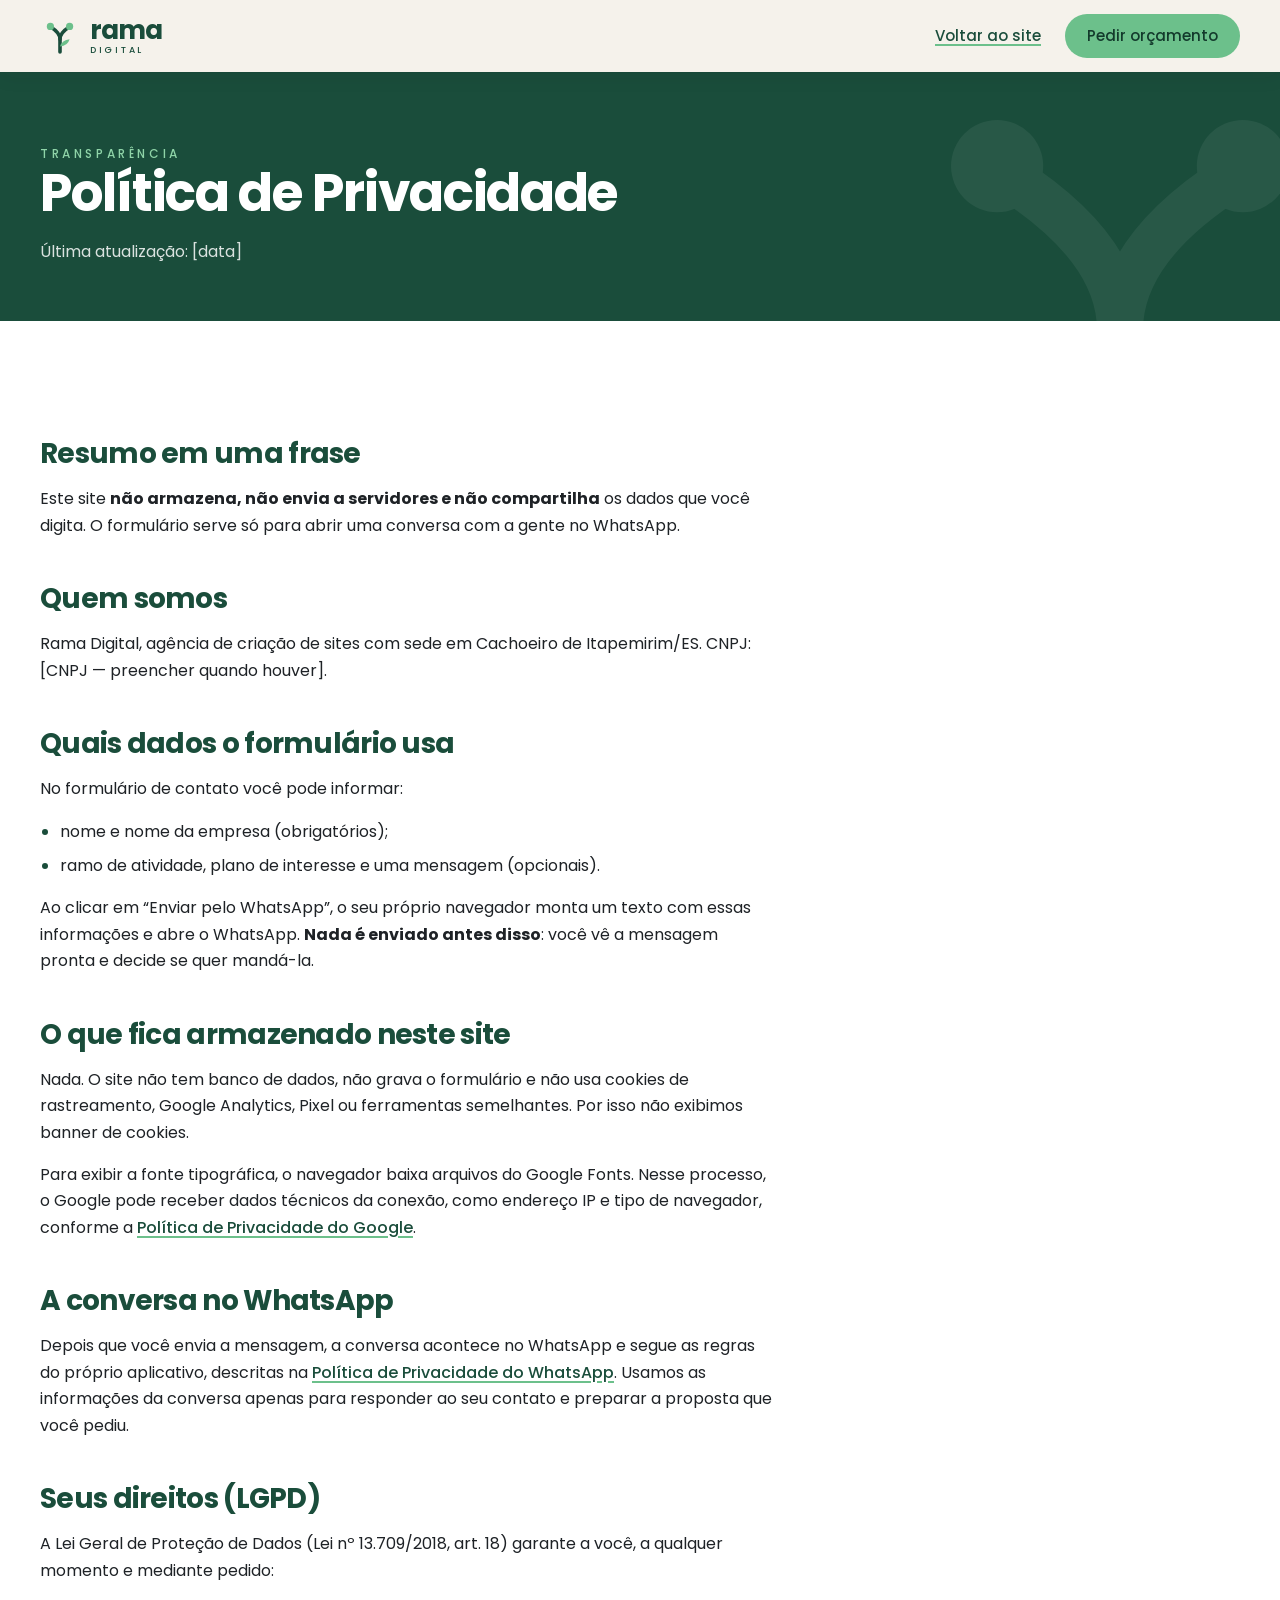
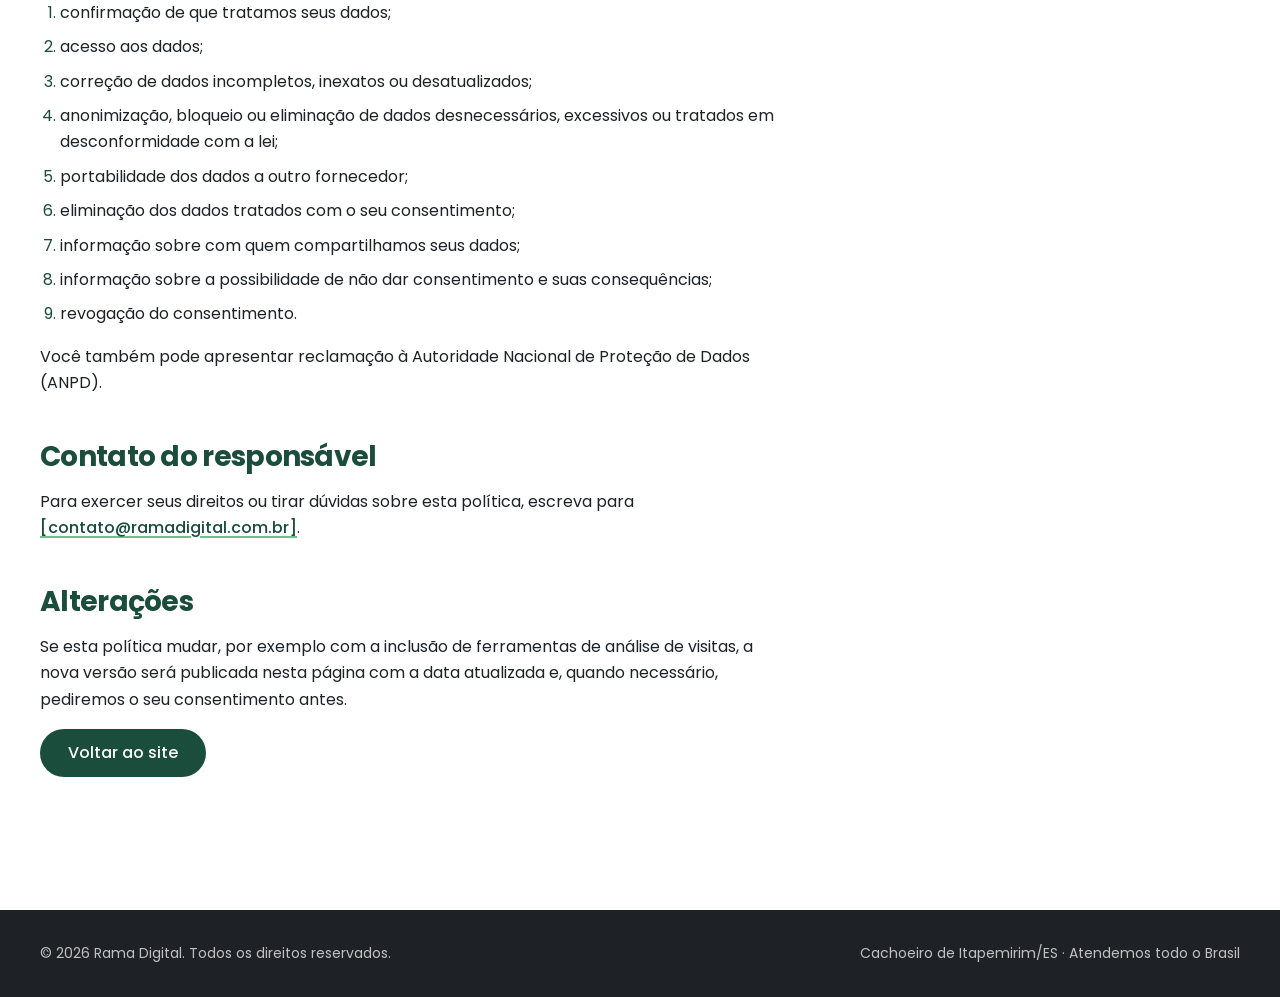
==== politica-de-privacidade.html @ 6930c7ea "Site institucional da Rama Digital HTML, CSS e JS puro: página principal, política de privacidade, 4" ====
<!doctype html>
<html lang="pt-BR">
<head>
  <meta charset="utf-8">
  <meta name="viewport" content="width=device-width, initial-scale=1">
  <title>Política de Privacidade | Rama Digital</title>
  <meta name="description" content="Como a Rama Digital trata os dados informados no site: nada é armazenado, o formulário apenas abre uma conversa no WhatsApp. Seus direitos pela LGPD.">
  <meta name="robots" content="index, follow">
  <meta name="theme-color" content="#1A4D3B">
  <link rel="canonical" href="https://ramadigital.com.br/politica-de-privacidade.html">
  <link rel="icon" href="img/favicon.svg" type="image/svg+xml">
  <link rel="preconnect" href="https://fonts.googleapis.com">
  <link rel="preconnect" href="https://fonts.gstatic.com" crossorigin>
  <link rel="stylesheet" href="https://fonts.googleapis.com/css2?family=Poppins:wght@400;500;700&amp;display=swap">
  <link rel="stylesheet" href="css/style.css">
  <script>document.documentElement.classList.add('js');</script>
  <script src="js/config.js" defer></script>
  <script src="js/main.js" defer></script>
</head>
<body>
  <a class="skip-link" href="#conteudo">Pular para o conteúdo</a>

  <svg class="sprite" aria-hidden="true" focusable="false">
    <symbol id="i-galho" viewBox="0 0 100 100">
      <g fill="none" stroke="currentColor" stroke-width="9" stroke-linecap="round">
        <path d="M50 90 L50 58 Q50 42 28 28"/>
        <path d="M50 58 Q50 42 72 28"/>
      </g>
      <g fill="currentColor">
        <circle cx="26" cy="26" r="9"/>
        <circle cx="74" cy="26" r="9"/>
        <path d="M50 76 Q55 60 74 58 Q69 75 50 76 Z"/>
      </g>
    </symbol>
  </svg>

  <header class="header is-solid" data-header data-header-fixo>
    <div class="container header__inner">
      <a class="logo" href="index.html" aria-label="Rama Digital — voltar ao início">
        <svg viewBox="0 0 100 100" aria-hidden="true" class="logo-icon">
          <g fill="none" stroke="currentColor" stroke-width="9" stroke-linecap="round">
            <path d="M50 90 L50 58 Q50 42 28 28"/>
            <path d="M50 58 Q50 42 72 28"/>
          </g>
          <circle cx="26" cy="26" r="9" fill="#6CC08B"/>
          <circle cx="74" cy="26" r="9" fill="#6CC08B"/>
          <path d="M50 76 Q55 60 74 58 Q69 75 50 76 Z" fill="#6CC08B"/>
        </svg>
        <span class="logo__text" aria-hidden="true">
          <span class="logo__nome">rama</span>
          <span class="logo__tag">Digital</span>
        </span>
      </a>
      <div class="header__acoes">
        <a class="link header__voltar" href="index.html">Voltar ao site</a>
        <a class="btn btn--primary btn--sm" href="https://wa.me/5528999119982" target="_blank" rel="noopener" data-whatsapp>Pedir orçamento</a>
      </div>
    </div>
  </header>

  <main id="conteudo" tabindex="-1">
    <section class="pagina-topo" aria-labelledby="titulo">
      <svg class="galho-bg" aria-hidden="true" focusable="false"><use href="#i-galho"/></svg>
      <div class="container">
        <p class="eyebrow">Transparência</p>
        <h1 id="titulo">Política de Privacidade</h1>
        <p>Última atualização: [data]</p>
      </div>
    </section>

    <section class="section section--branco" aria-label="Texto da política">
      <div class="container">
        <div class="texto-legal">
          <h2>Resumo em uma frase</h2>
          <p>Este site <strong>não armazena, não envia a servidores e não compartilha</strong> os dados que você digita. O formulário serve só para abrir uma conversa com a gente no WhatsApp.</p>

          <h2>Quem somos</h2>
          <p>Rama Digital, agência de criação de sites com sede em Cachoeiro de Itapemirim/ES. CNPJ: <span data-cfg="cnpj">[CNPJ — preencher quando houver]</span>.</p>

          <h2>Quais dados o formulário usa</h2>
          <p>No formulário de contato você pode informar:</p>
          <ul>
            <li>nome e nome da empresa (obrigatórios);</li>
            <li>ramo de atividade, plano de interesse e uma mensagem (opcionais).</li>
          </ul>
          <p>Ao clicar em “Enviar pelo WhatsApp”, o seu próprio navegador monta um texto com essas informações e abre o WhatsApp. <strong>Nada é enviado antes disso</strong>: você vê a mensagem pronta e decide se quer mandá-la.</p>

          <h2>O que fica armazenado neste site</h2>
          <p>Nada. O site não tem banco de dados, não grava o formulário e não usa cookies de rastreamento, Google Analytics, Pixel ou ferramentas semelhantes. Por isso não exibimos banner de cookies.</p>
          <p>Para exibir a fonte tipográfica, o navegador baixa arquivos do Google Fonts. Nesse processo, o Google pode receber dados técnicos da conexão, como endereço IP e tipo de navegador, conforme a <a class="link" href="https://policies.google.com/privacy?hl=pt-BR" target="_blank" rel="noopener">Política de Privacidade do Google</a>.</p>

          <h2>A conversa no WhatsApp</h2>
          <p>Depois que você envia a mensagem, a conversa acontece no WhatsApp e segue as regras do próprio aplicativo, descritas na <a class="link" href="https://www.whatsapp.com/legal/privacy-policy?lang=pt_BR" target="_blank" rel="noopener">Política de Privacidade do WhatsApp</a>. Usamos as informações da conversa apenas para responder ao seu contato e preparar a proposta que você pediu.</p>

          <h2>Seus direitos (LGPD)</h2>
          <p>A Lei Geral de Proteção de Dados (Lei nº 13.709/2018, art. 18) garante a você, a qualquer momento e mediante pedido:</p>
          <ol>
            <li>confirmação de que tratamos seus dados;</li>
            <li>acesso aos dados;</li>
            <li>correção de dados incompletos, inexatos ou desatualizados;</li>
            <li>anonimização, bloqueio ou eliminação de dados desnecessários, excessivos ou tratados em desconformidade com a lei;</li>
            <li>portabilidade dos dados a outro fornecedor;</li>
            <li>eliminação dos dados tratados com o seu consentimento;</li>
            <li>informação sobre com quem compartilhamos seus dados;</li>
            <li>informação sobre a possibilidade de não dar consentimento e suas consequências;</li>
            <li>revogação do consentimento.</li>
          </ol>
          <p>Você também pode apresentar reclamação à Autoridade Nacional de Proteção de Dados (ANPD).</p>

          <h2>Contato do responsável</h2>
          <p>Para exercer seus direitos ou tirar dúvidas sobre esta política, escreva para <a class="link" href="mailto:contato@ramadigital.com.br" data-cfg-href="email"><span data-cfg="email">[e-mail]</span></a>.</p>

          <h2>Alterações</h2>
          <p>Se esta política mudar, por exemplo com a inclusão de ferramentas de análise de visitas, a nova versão será publicada nesta página com a data atualizada e, quando necessário, pediremos o seu consentimento antes.</p>

          <p><a class="btn btn--dark" href="index.html">Voltar ao site</a></p>
        </div>
      </div>
    </section>
  </main>

  <footer class="footer footer--simples">
    <div class="container">
      <div class="footer__base">
        <p>© <span data-ano>2026</span> Rama Digital. Todos os direitos reservados.</p>
        <p>Cachoeiro de Itapemirim/ES · Atendemos todo o Brasil</p>
      </div>
    </div>
  </footer>
</body>
</html>
---- css/style.css ----
/* =========================================================
   Rama Digital — style.css
   Mobile-first. Pontos de quebra: 48rem (768px), 64rem (1024px).

   Sumário
   01. Tokens
   02. Reset e base
   03. Tipografia
   04. Layout e utilitários
   05. Botões
   06. Logotipo
   07. Header e menu
   08. Hero
   09. Seções e cartões
   10. Problema → solução
   11. Serviços
   12. Como funciona
   13. Portfólio
   14. Planos
   15. Sobre
   16. Dúvidas frequentes
   17. Contato e formulário
   18. Rodapé
   19. Botão flutuante do WhatsApp
   20. Revelação ao rolar
   21. Páginas internas (política, 404)
   22. Movimento reduzido
   ========================================================= */

/* ---------- 01. Tokens ---------- */
:root {
  /* Marca */
  --floresta: #1A4D3B;
  --folha: #6CC08B;
  --grafite: #1E2226;
  --areia: #F5F2EB;
  --branco: #FFFFFF;

  /* Derivados para garantir contraste WCAG AA */
  --floresta-profunda: #133A2C; /* texto sobre --folha (5,7:1) */
  --folha-clara: #8FD4A8;       /* texto pequeno sobre --floresta (5,6:1) */
  --folha-tinta: #E3F3E9;       /* fundo de ícones */
  --texto-suave: #50575E;       /* texto secundário em fundo claro (7:1) */
  --linha: #E4DFD3;
  --erro: #B42318;
  --whatsapp: #25D366;

  --fonte: 'Poppins', system-ui, -apple-system, 'Segoe UI', Roboto, Arial, sans-serif;

  --raio-sm: 0.625rem;
  --raio: 0.75rem;
  --raio-lg: 1rem;
  --raio-pilula: 999px;

  --sombra: 0 1px 2px rgba(30, 34, 38, 0.04), 0 4px 14px rgba(30, 34, 38, 0.04);
  --sombra-hover: 0 2px 4px rgba(30, 34, 38, 0.05), 0 12px 28px rgba(30, 34, 38, 0.08);

  --header-h: 4.5rem;
  --container: 75rem; /* 1200px */
  --gutter: 1rem;
  --gap: 1.25rem;
  --secao-y: clamp(4rem, 2.5rem + 6vw, 7.5rem);
  --transicao: 0.25s cubic-bezier(0.2, 0.7, 0.2, 1);
}

@media (min-width: 48rem) {
  :root {
    --gutter: 1.5rem;
    --gap: 1.5rem;
  }
}

/* ---------- 02. Reset e base ---------- */
*,
*::before,
*::after {
  box-sizing: border-box;
}

html {
  -webkit-text-size-adjust: 100%;
  text-size-adjust: 100%;
  scroll-behavior: smooth;
  scroll-padding-top: calc(var(--header-h) + 1rem);
}

body {
  margin: 0;
  min-width: 20rem;
  font-family: var(--fonte);
  font-size: 1rem;
  font-weight: 400;
  line-height: 1.65;
  color: var(--grafite);
  background: var(--areia);
  -webkit-font-smoothing: antialiased;
  -moz-osx-font-smoothing: grayscale;
}

body.menu-aberto {
  overflow: hidden;
}

img,
svg {
  display: block;
  max-width: 100%;
}

img {
  height: auto;
}

a {
  color: inherit;
}

button,
input,
select,
textarea {
  font: inherit;
  color: inherit;
}

[hidden] {
  display: none !important;
}

:focus-visible {
  outline: 3px solid var(--folha);
  outline-offset: 2px;
  box-shadow: 0 0 0 2px var(--grafite);
}

main:focus {
  outline: none;
}

.skip-link {
  position: absolute;
  top: -6rem;
  left: 1rem;
  z-index: 100;
  padding: 0.75rem 1.25rem;
  border-radius: var(--raio-pilula);
  background: var(--floresta);
  color: var(--branco);
  font-weight: 500;
  text-decoration: none;
}

.skip-link:focus {
  top: 1rem;
}

.sr-only {
  position: absolute;
  width: 1px;
  height: 1px;
  padding: 0;
  margin: -1px;
  overflow: hidden;
  clip: rect(0, 0, 0, 0);
  white-space: nowrap;
  border: 0;
}

.sprite {
  position: absolute;
  width: 0;
  height: 0;
  overflow: hidden;
}

/* ---------- 03. Tipografia ---------- */
h1,
h2,
h3 {
  margin: 0;
  font-weight: 700;
  line-height: 1.15;
  letter-spacing: -0.025em;
  color: var(--floresta);
  text-wrap: balance;
}

h2 {
  font-size: clamp(1.875rem, 1.3rem + 2.4vw, 2.875rem);
}

h3 {
  font-size: 1.1875rem;
  letter-spacing: -0.015em;
  line-height: 1.3;
}

p {
  margin: 0 0 1rem;
}

.eyebrow {
  display: block;
  margin: 0 0 1rem;
  font-size: 0.75rem;
  font-weight: 500;
  line-height: 1.6;
  letter-spacing: 0.3em;
  text-transform: uppercase;
  color: var(--floresta);
}

.lead {
  font-size: clamp(1.0625rem, 1rem + 0.35vw, 1.1875rem);
  color: var(--texto-suave);
}

.link {
  color: var(--floresta);
  font-weight: 500;
  text-decoration: underline;
  text-decoration-color: var(--folha);
  text-decoration-thickness: 2px;
  text-underline-offset: 0.2em;
  transition: text-decoration-color var(--transicao);
}

.link:hover {
  text-decoration-color: currentColor;
}

/* ---------- 04. Layout e utilitários ---------- */
.container {
  width: 100%;
  max-width: calc(var(--container) + var(--gutter) * 2);
  margin-inline: auto;
  padding-inline: var(--gutter);
}

/* Grid de 12 colunas: filhos ocupam a linha toda no mobile */
.grid-12 {
  display: grid;
  grid-template-columns: repeat(12, minmax(0, 1fr));
  column-gap: var(--gap);
}

.grid-12 > * {
  grid-column: 1 / -1;
}

.section {
  position: relative;
  padding-block: var(--secao-y);
}

.section--areia {
  background: var(--areia);
}

.section--branco {
  background: var(--branco);
}

.section--dark {
  overflow: hidden;
  background: var(--floresta);
  color: rgba(255, 255, 255, 0.84);
}

.section--dark h2,
.section--dark h3 {
  color: var(--branco);
}

.section--dark .eyebrow {
  color: var(--folha-clara);
}

.section--dark .lead {
  color: rgba(255, 255, 255, 0.82);
}

.section-head {
  position: relative;
  max-width: 46rem;
  margin-bottom: clamp(2.5rem, 2rem + 2vw, 3.5rem);
}

.section-head .lead {
  margin: 1.25rem 0 0;
}

/* Símbolo gigante em marca d'água */
.galho-bg {
  position: absolute;
  z-index: 0;
  width: clamp(24rem, 55vw, 46rem);
  height: auto;
  aspect-ratio: 1;
  color: var(--branco);
  opacity: 0.06;
  pointer-events: none;
}

.section--dark > .container {
  position: relative;
  z-index: 1;
}

/* ---------- 05. Botões ---------- */
.btn {
  display: inline-flex;
  align-items: center;
  justify-content: center;
  gap: 0.5rem;
  min-height: 3rem;
  padding: 0.75rem 1.625rem;
  border: 2px solid transparent;
  border-radius: var(--raio-pilula);
  font-size: 1rem;
  font-weight: 500;
  line-height: 1.2;
  text-align: center;
  text-decoration: none;
  cursor: pointer;
  transition: transform var(--transicao), background-color var(--transicao),
    border-color var(--transicao), color var(--transicao), box-shadow var(--transicao);
}

.btn:hover {
  transform: translateY(-2px);
}

.btn:active {
  transform: translateY(0);
}

.btn svg {
  width: 1.25rem;
  height: 1.25rem;
  flex: none;
}

.btn--primary {
  background: var(--folha);
  color: var(--floresta-profunda);
}

.btn--primary:hover {
  background: #7ECB9A;
}

.btn--dark {
  background: var(--floresta);
  color: var(--branco);
}

.btn--dark:hover {
  background: var(--floresta-profunda);
}

.btn--outline {
  border-color: var(--floresta);
  color: var(--floresta);
}

.btn--outline:hover {
  background: var(--floresta);
  color: var(--branco);
}

.btn--outline-light {
  border-color: rgba(255, 255, 255, 0.55);
  color: var(--branco);
}

.btn--outline-light:hover {
  border-color: var(--branco);
  background: rgba(255, 255, 255, 0.08);
}

.btn--sm {
  min-height: 2.75rem;
  padding: 0.5rem 1.25rem;
  font-size: 0.9375rem;
}

.btn--block {
  width: 100%;
}

/* ---------- 06. Logotipo ---------- */
.logo {
  display: inline-flex;
  align-items: center;
  gap: 0.625rem;
  color: var(--floresta);
  text-decoration: none;
  border-radius: var(--raio-sm);
}

.logo-icon {
  width: 2.5rem;
  height: 2.5rem;
  flex: none;
}

.logo__text {
  display: flex;
  flex-direction: column;
  line-height: 1;
}

.logo__nome {
  font-size: 1.625rem;
  font-weight: 700;
  letter-spacing: -0.035em;
}

.logo__tag {
  margin-top: 0.1875rem;
  font-size: 0.5625rem;
  font-weight: 500;
  letter-spacing: 0.3em;
  text-transform: uppercase;
  color: var(--floresta);
}

.logo--claro {
  color: var(--branco);
}

.logo--claro .logo__tag {
  color: var(--folha);
}

/* ---------- 07. Header e menu ---------- */
.header {
  position: fixed;
  inset: 0 0 auto;
  z-index: 50;
  height: var(--header-h);
  color: var(--branco);
  transition: background-color var(--transicao), box-shadow var(--transicao), color var(--transicao);
}

.header .logo {
  color: var(--branco);
}

.header .logo__tag {
  color: var(--folha-clara);
}

.header.is-solid,
.header.is-open,
html:not(.js) .header {
  background: var(--areia);
  color: var(--grafite);
  box-shadow: 0 1px 0 rgba(30, 34, 38, 0.06), 0 6px 18px rgba(30, 34, 38, 0.06);
}

.header.is-solid .logo,
.header.is-open .logo,
html:not(.js) .header .logo {
  color: var(--floresta);
}

.header.is-solid .logo__tag,
.header.is-open .logo__tag,
html:not(.js) .header .logo__tag {
  color: var(--floresta);
}

.header__inner {
  display: flex;
  align-items: center;
  justify-content: space-between;
  gap: 1.5rem;
  height: 100%;
}

.menu-toggle {
  display: inline-flex;
  flex-direction: column;
  align-items: center;
  justify-content: center;
  gap: 0.3125rem;
  width: 3rem;
  height: 3rem;
  margin-right: -0.5rem;
  padding: 0;
  border: 0;
  border-radius: var(--raio-sm);
  background: none;
  cursor: pointer;
}

.menu-toggle__barra {
  width: 1.5rem;
  height: 2px;
  border-radius: 2px;
  background: currentColor;
  transition: transform var(--transicao), opacity var(--transicao);
}

.menu-toggle[aria-expanded="true"] .menu-toggle__barra:nth-child(1) {
  transform: translateY(0.4375rem) rotate(45deg);
}

.menu-toggle[aria-expanded="true"] .menu-toggle__barra:nth-child(2) {
  opacity: 0;
}

.menu-toggle[aria-expanded="true"] .menu-toggle__barra:nth-child(3) {
  transform: translateY(-0.4375rem) rotate(-45deg);
}

html:not(.js) .menu-toggle {
  display: none;
}

.nav {
  position: fixed;
  top: var(--header-h);
  right: 0;
  left: 0;
  max-height: calc(100vh - var(--header-h));
  max-height: calc(100dvh - var(--header-h));
  overflow-y: auto;
  padding: 0.5rem var(--gutter) 2rem;
  border-top: 1px solid var(--linha);
  background: var(--areia);
  color: var(--grafite);
  box-shadow: 0 16px 24px rgba(30, 34, 38, 0.08);
}

.js .nav {
  visibility: hidden;
  opacity: 0;
  transform: translateY(-0.5rem);
  transition: opacity 0.2s ease, transform 0.2s ease, visibility 0s linear 0.2s;
}

.js .nav.is-open {
  visibility: visible;
  opacity: 1;
  transform: none;
  transition: opacity 0.2s ease, transform 0.2s ease;
}

html:not(.js) .nav {
  display: none;
}

.nav__list {
  margin: 0;
  padding: 0;
  list-style: none;
}

.nav__link {
  position: relative;
  display: block;
  padding: 0.875rem 0;
  border-bottom: 1px solid var(--linha);
  font-size: 1.125rem;
  font-weight: 500;
  text-decoration: none;
}

.nav__link.is-active {
  color: var(--floresta);
}

.nav .btn {
  width: 100%;
  margin-top: 1.5rem;
}

@media (min-width: 64rem) {
  .menu-toggle {
    display: none;
  }

  .nav,
  .js .nav,
  html:not(.js) .nav {
    position: static;
    display: flex;
    align-items: center;
    gap: 2rem;
    max-height: none;
    overflow: visible;
    padding: 0;
    border: 0;
    background: none;
    color: inherit;
    box-shadow: none;
    visibility: visible;
    opacity: 1;
    transform: none;
    transition: none;
  }

  .nav__list {
    display: flex;
    gap: 1.5rem;
  }

  .nav__link {
    padding: 0.5rem 0;
    border: 0;
    font-size: 0.9375rem;
  }

  .nav__link::after {
    content: "";
    position: absolute;
    right: 0;
    bottom: 0.125rem;
    left: 0;
    height: 2px;
    border-radius: 2px;
    background: var(--folha);
    transform: scaleX(0);
    transform-origin: left;
    transition: transform var(--transicao);
  }

  .nav__link:hover::after,
  .nav__link.is-active::after {
    transform: scaleX(1);
  }

  .header:not(.is-solid) .nav__link.is-active {
    color: var(--branco);
  }

  .nav .btn {
    width: auto;
    margin-top: 0;
  }
}

/* ---------- 08. Hero ---------- */
.hero {
  position: relative;
  overflow: hidden;
  padding-block: calc(var(--header-h) + 3rem) 4.5rem;
  background: var(--floresta);
  color: var(--branco);
}

.hero .galho-bg {
  right: -9rem;
  bottom: -11rem;
}

.hero__grid {
  position: relative;
  z-index: 1;
  align-items: center;
  row-gap: 3rem;
}

.hero .eyebrow {
  color: var(--folha-clara);
}

.hero__titulo {
  max-width: 15ch;
  font-size: clamp(2.25rem, 1.35rem + 3.8vw, 4rem);
  line-height: 1.08;
  letter-spacing: -0.035em;
  color: var(--branco);
}

.hero__lead {
  max-width: 34rem;
  margin: 1.5rem 0 2.25rem;
  font-size: clamp(1.0625rem, 1rem + 0.4vw, 1.25rem);
  color: rgba(255, 255, 255, 0.84);
}

.hero__acoes {
  display: flex;
  flex-wrap: wrap;
  gap: 0.75rem;
}

.hero__acoes .btn {
  flex: 1 1 14rem;
}

.confianca {
  display: flex;
  flex-wrap: wrap;
  gap: 0.75rem 1.5rem;
  margin: 2.25rem 0 0;
  padding: 0;
  list-style: none;
  font-size: 0.9375rem;
  color: rgba(255, 255, 255, 0.84);
}

.confianca li {
  display: flex;
  align-items: center;
  gap: 0.5rem;
}

.confianca svg {
  width: 1.125rem;
  height: 1.125rem;
  flex: none;
  color: var(--folha);
}

.hero__visual {
  display: none;
}

@media (min-width: 48rem) {
  .hero__acoes .btn {
    flex: 0 0 auto;
  }
}

@media (min-width: 64rem) {
  .hero {
    padding-block: calc(var(--header-h) + 5rem) 6.5rem;
  }

  .hero__conteudo {
    grid-column: 1 / span 7;
  }

  .hero__visual {
    display: block;
    grid-column: 8 / -1;
    position: relative;
    padding: 0 0 2.5rem 2rem;
  }
}

/* Mockup de navegador + celular (decorativo) */
.mockup__browser {
  overflow: hidden;
  border-radius: var(--raio-lg);
  background: var(--branco);
  box-shadow: 0 24px 48px rgba(10, 30, 22, 0.28);
}

.mockup__barra {
  display: flex;
  align-items: center;
  gap: 0.375rem;
  height: 2.25rem;
  padding: 0 0.875rem;
  background: #ECE7DC;
}

.mockup__barra > span {
  width: 0.5625rem;
  height: 0.5625rem;
  border-radius: 50%;
  background: #D3CCBD;
}

.mockup__url {
  flex: 1;
  margin-left: 0.75rem;
  padding: 0.125rem 0.75rem;
  border-radius: var(--raio-pilula);
  background: var(--branco);
  font-size: 0.6875rem;
  color: var(--texto-suave);
}

.mockup__tela {
  display: grid;
  gap: 0.875rem;
  padding: 1rem;
  background: var(--areia);
}

.mk-nav {
  display: flex;
  align-items: center;
  gap: 0.5rem;
}

.mk-logo {
  width: 1rem;
  height: 1rem;
  border-radius: 50%;
  background: var(--floresta);
}

.mk-traco {
  height: 0.375rem;
  border-radius: 0.25rem;
  background: #D8D2C4;
}

.mk-traco--marca {
  width: 3rem;
  background: var(--floresta);
}

.mk-nav__links {
  display: flex;
  gap: 0.5rem;
  margin-left: auto;
}

.mk-nav__links .mk-traco {
  width: 1.75rem;
}

.mk-pilula {
  width: 3.5rem;
  height: 1.125rem;
  border-radius: var(--raio-pilula);
  background: var(--folha);
}

.mk-hero {
  position: relative;
  display: grid;
  gap: 0.5rem;
  overflow: hidden;
  padding: 1.5rem 1.25rem;
  border-radius: var(--raio);
  background: var(--floresta);
}

.mk-hero .mk-traco {
  background: rgba(255, 255, 255, 0.9);
}

.mk-hero .mk-traco--g {
  width: 70%;
  height: 0.75rem;
}

.mk-hero .mk-traco--m {
  width: 52%;
  height: 0.75rem;
}

.mk-hero .mk-traco--p {
  width: 60%;
  margin-top: 0.25rem;
  background: rgba(255, 255, 255, 0.4);
}

.mk-hero .mk-pilula {
  width: 5rem;
  height: 1.5rem;
  margin-top: 0.5rem;
}

.mk-hero svg {
  position: absolute;
  right: -1rem;
  bottom: -1.5rem;
  width: 7rem;
  height: 7rem;
  color: var(--branco);
  opacity: 0.12;
}

.mk-cards {
  display: grid;
  grid-template-columns: repeat(3, 1fr);
  gap: 0.625rem;
}

.mk-card {
  display: grid;
  gap: 0.375rem;
  padding: 0.75rem;
  border-radius: var(--raio-sm);
  background: var(--branco);
}

.mk-card__icone {
  width: 1.25rem;
  height: 1.25rem;
  margin-bottom: 0.25rem;
  border-radius: 0.375rem;
  background: var(--folha-tinta);
}

.mk-card .mk-traco:nth-child(3) {
  width: 70%;
}

.mockup__celular {
  position: absolute;
  bottom: 0;
  left: -0.5rem;
  width: 8.5rem;
  padding: 0.4375rem;
  border-radius: 1.375rem;
  background: var(--grafite);
  box-shadow: 0 18px 36px rgba(10, 30, 22, 0.35);
}

.mockup__celular-tela {
  display: grid;
  align-content: start;
  gap: 0.5rem;
  aspect-ratio: 9 / 17;
  padding: 1.25rem 0.5rem 0.5rem;
  border-radius: 1rem;
  background: var(--areia);
}

.mk-busca {
  display: flex;
  align-items: center;
  gap: 0.375rem;
  height: 1.375rem;
  padding: 0 0.5rem;
  border-radius: var(--raio-pilula);
  background: var(--branco);
}

.mk-busca svg {
  width: 0.625rem;
  height: 0.625rem;
  color: var(--texto-suave);
}

.mk-busca .mk-traco {
  flex: 1;
  height: 0.25rem;
}

.mk-resultado {
  display: grid;
  gap: 0.25rem;
  padding: 0.5rem;
  border: 1.5px solid var(--folha);
  border-radius: 0.5rem;
  background: var(--branco);
}

.mk-resultado .mk-traco {
  height: 0.25rem;
}

.mk-resultado .mk-traco:nth-child(1) {
  width: 55%;
  background: var(--folha);
}

.mk-resultado .mk-traco:nth-child(2) {
  width: 85%;
  height: 0.375rem;
  background: var(--floresta);
}

.mk-resultado--apagado {
  border-color: transparent;
  opacity: 0.6;
}

.mk-resultado--apagado .mk-traco:nth-child(1),
.mk-resultado--apagado .mk-traco:nth-child(2) {
  background: #D8D2C4;
}

.mk-zap {
  height: 1.25rem;
  margin-top: 0.25rem;
  border-radius: var(--raio-pilula);
  background: var(--whatsapp);
}

/* ---------- 09. Seções e cartões ---------- */
.cards {
  display: grid;
  grid-template-columns: 1fr;
  gap: var(--gap);
  margin: 0;
  padding: 0;
  list-style: none;
}

.card {
  height: 100%;
  padding: 2rem 1.75rem;
  border: 1px solid var(--linha);
  border-radius: var(--raio-lg);
  background: var(--branco);
  box-shadow: var(--sombra);
  transition: transform var(--transicao), box-shadow var(--transicao), border-color var(--transicao);
}

.card:hover {
  transform: translateY(-3px);
  border-color: #D8D1C1;
  box-shadow: var(--sombra-hover);
}

.card__icone {
  display: grid;
  place-items: center;
  width: 3rem;
  height: 3rem;
  margin-bottom: 1.25rem;
  border-radius: var(--raio);
  background: var(--folha-tinta);
  color: var(--floresta);
}

.card__icone svg {
  width: 1.5rem;
  height: 1.5rem;
}

.card h3 {
  margin-bottom: 0.5rem;
}

.card p {
  margin: 0;
  color: var(--texto-suave);
}

/* ---------- 10. Problema → solução ---------- */
@media (min-width: 48rem) {
  .cards--3 {
    grid-template-columns: repeat(3, minmax(0, 1fr));
  }

  .cards--3 .card {
    padding: 2rem 1.5rem;
  }
}

@media (min-width: 64rem) {
  .cards--3 .card {
    padding: 2.25rem 2rem;
  }
}

/* ---------- 11. Serviços ---------- */
@media (min-width: 48rem) {
  .cards--servicos {
    grid-template-columns: repeat(2, minmax(0, 1fr));
  }
}

@media (min-width: 64rem) {
  .cards--servicos {
    grid-template-columns: repeat(3, minmax(0, 1fr));
  }
}

.section--branco .card {
  box-shadow: none;
}

.section--branco .card:hover {
  box-shadow: var(--sombra-hover);
}

/* ---------- 12. Como funciona ---------- */
#como-funciona .galho-bg {
  top: -8rem;
  left: -12rem;
  transform: scaleX(-1);
}

/* Linha do tempo: um "galho" com nós e folhas */
.passos {
  --no: 2.75rem;
  --linha-galho: rgba(108, 192, 139, 0.5);
  position: relative;
  display: grid;
  gap: 2.75rem;
  margin: 0;
  padding: 0;
  list-style: none;
}

/* Mobile: um segmento vertical ligando cada nó ao próximo */
.passo:not(:last-child)::before {
  content: "";
  position: absolute;
  top: var(--no);
  bottom: -2.75rem;
  left: calc(var(--no) / 2 - 1.5px);
  width: 3px;
  background: var(--linha-galho);
}

.passo {
  position: relative;
  padding-left: calc(var(--no) + 1.25rem);
}

.passo__no {
  position: absolute;
  top: 0;
  left: 0;
  display: grid;
  place-items: center;
  width: var(--no);
  height: var(--no);
  border-radius: 50%;
  background: var(--folha);
  box-shadow: 0 0 0 0.375rem var(--floresta);
  font-weight: 700;
  color: var(--floresta-profunda);
}

/* Folhinha brotando do galho entre um passo e outro */
.passo:not(:last-child)::after {
  content: "";
  position: absolute;
  top: calc(100% + 0.5rem);
  left: calc(var(--no) / 2 + 1.5px);
  width: 0.875rem;
  height: 0.875rem;
  border-radius: 0 100% 0 100%;
  background: var(--folha);
  opacity: 0.85;
}

.passo h3 {
  margin: 0.375rem 0 0.375rem;
  font-size: 1.25rem;
}

.passo p {
  margin: 0;
  color: rgba(255, 255, 255, 0.8);
}

@media (min-width: 64rem) {
  .passos {
    grid-template-columns: repeat(4, minmax(0, 1fr));
    gap: 2rem;
  }

  /* Desktop: um galho horizontal contínuo */
  .passo:not(:last-child)::before {
    display: none;
  }

  .passos::before {
    content: "";
    position: absolute;
    top: calc(var(--no) / 2 - 1.5px);
    right: 0;
    left: calc(var(--no) / 2);
    height: 3px;
    border-radius: 3px;
    background: var(--linha-galho);
  }

  /* Ponta do galho: ele segue crescendo */
  .passos::after {
    content: "";
    position: absolute;
    top: calc(var(--no) / 2 - 1.125rem);
    right: -0.25rem;
    width: 1.125rem;
    height: 1.125rem;
    border-radius: 0 100% 0 100%;
    background: var(--folha);
  }

  .passo {
    padding-top: calc(var(--no) + 1.5rem);
    padding-left: 0;
    padding-right: 1rem;
  }

  .passo:not(:last-child)::after {
    top: calc(var(--no) / 2 - 1.375rem);
    left: calc(50% + 1rem);
    transform: rotate(-8deg);
  }
}

/* ---------- 13. Portfólio ---------- */
.projetos {
  display: grid;
  gap: var(--gap);
}

@media (min-width: 48rem) {
  .projetos {
    grid-template-columns: repeat(2, minmax(0, 1fr));
  }
}

@media (min-width: 64rem) {
  .projetos {
    grid-template-columns: repeat(3, minmax(0, 1fr));
  }
}

.projeto {
  overflow: hidden;
  border: 1px solid var(--linha);
  border-radius: var(--raio-lg);
  background: var(--branco);
  transition: transform var(--transicao), box-shadow var(--transicao);
}

.projeto:hover {
  transform: translateY(-3px);
  box-shadow: var(--sombra-hover);
}

.projeto__midia {
  position: relative;
  margin: 0;
  overflow: hidden;
  aspect-ratio: 16 / 10;
  background: var(--areia);
}

.projeto__midia img {
  width: 100%;
  height: 100%;
  object-fit: cover;
  transition: transform 0.5s ease;
}

.projeto:hover .projeto__midia img {
  transform: scale(1.02);
}

.selo {
  position: absolute;
  top: 0.875rem;
  left: 0.875rem;
  padding: 0.3125rem 0.75rem;
  border: 1px solid var(--linha);
  border-radius: var(--raio-pilula);
  background: rgba(255, 255, 255, 0.96);
  font-size: 0.75rem;
  font-weight: 500;
  color: var(--floresta);
}

.projeto__corpo {
  padding: 1.25rem 1.5rem 1.5rem;
}

.projeto__nicho {
  margin: 0 0 0.375rem;
  font-size: 0.6875rem;
  font-weight: 500;
  letter-spacing: 0.3em;
  text-transform: uppercase;
  color: var(--texto-suave);
}

.projeto h3 {
  font-size: 1.25rem;
}

.projetos__nota {
  margin: 2rem 0 0;
  font-size: 0.9375rem;
  color: var(--texto-suave);
}

/* ---------- 14. Planos ---------- */
.planos {
  display: grid;
  gap: 2rem var(--gap);
  align-items: stretch;
}

@media (min-width: 64rem) {
  .planos {
    grid-template-columns: repeat(3, minmax(0, 1fr));
  }
}

.plano {
  position: relative;
  display: flex;
  flex-direction: column;
  height: 100%;
  padding: 2.25rem 1.75rem 2rem;
  border: 1px solid var(--linha);
  border-radius: var(--raio-lg);
  background: var(--branco);
  transition: transform var(--transicao), box-shadow var(--transicao);
}

.plano:hover {
  transform: translateY(-3px);
  box-shadow: var(--sombra-hover);
}

.plano--destaque {
  border: 2px solid var(--folha);
  box-shadow: var(--sombra-hover);
}

.plano__selo {
  position: absolute;
  top: 0;
  left: 1.75rem;
  padding: 0.3125rem 0.875rem;
  border-radius: var(--raio-pilula);
  background: var(--folha);
  font-size: 0.75rem;
  font-weight: 500;
  letter-spacing: 0.04em;
  color: var(--floresta-profunda);
  transform: translateY(-50%);
}

.plano h3 {
  font-size: 1.375rem;
}

.plano__desc {
  margin: 0.5rem 0 1.5rem;
  font-size: 0.9375rem;
  color: var(--texto-suave);
}

.plano__preco {
  display: flex;
  flex-wrap: wrap;
  align-items: baseline;
  gap: 0 0.375rem;
  margin: 0 0 1.5rem;
  padding-bottom: 1.5rem;
  border-bottom: 1px solid var(--linha);
}

.plano__a-partir {
  width: 100%;
  font-size: 0.8125rem;
  color: var(--texto-suave);
}

.plano__valor {
  font-size: clamp(1.75rem, 1.5rem + 1vw, 2.25rem);
  font-weight: 700;
  line-height: 1.2;
  letter-spacing: -0.03em;
  color: var(--floresta);
}

.plano__periodo {
  font-weight: 500;
  color: var(--texto-suave);
}

.lista-check {
  display: grid;
  gap: 0.75rem;
  margin: 0 0 2rem;
  padding: 0;
  list-style: none;
}

.plano .lista-check {
  flex: 1;
}

.lista-check li {
  display: flex;
  align-items: flex-start;
  gap: 0.625rem;
}

.lista-check svg {
  width: 1.25rem;
  height: 1.25rem;
  flex: none;
  margin-top: 0.1875rem;
  color: var(--floresta);
}

.planos__nota {
  margin: 2.5rem 0 0;
  text-align: center;
  color: var(--texto-suave);
}

/* ---------- 15. Sobre ---------- */
.sobre {
  row-gap: 3rem;
  align-items: center;
}

.sobre__texto .lead {
  margin: 1.25rem 0 0;
}

.porque {
  position: relative;
  overflow: hidden;
  margin-top: 2rem;
  padding: 1.75rem 1.75rem 1.75rem;
  border-radius: var(--raio-lg);
  background: var(--floresta);
  color: rgba(255, 255, 255, 0.86);
}

.porque h3 {
  margin-bottom: 0.625rem;
  color: var(--branco);
}

.porque p {
  position: relative;
  z-index: 1;
  max-width: 34rem;
  margin: 0;
  font-size: 1rem;
}

.porque .galho-bg {
  right: -2.5rem;
  bottom: -3rem;
  width: 13rem;
  opacity: 0.08;
}

.socios {
  display: grid;
  gap: var(--gap);
  margin: 0;
  padding: 0;
  list-style: none;
}

@media (min-width: 30rem) {
  .socios {
    grid-template-columns: repeat(2, minmax(0, 1fr));
  }
}

.socio {
  padding: 2rem 1.25rem;
  border: 1px solid var(--linha);
  border-radius: var(--raio-lg);
  background: var(--areia);
  text-align: center;
}

.socio__foto {
  display: grid;
  place-items: center;
  overflow: hidden;
  width: 7.5rem;
  height: 7.5rem;
  margin: 0 auto 1.25rem;
  border: 4px solid var(--branco);
  border-radius: 50%;
  background: var(--floresta);
  font-size: 2.5rem;
  font-weight: 700;
  color: var(--branco);
}

.socio__foto img {
  width: 100%;
  height: 100%;
  object-fit: cover;
}

.socio h3 {
  font-size: 1.25rem;
}

.socio p {
  margin: 0.25rem 0 0;
  font-size: 0.9375rem;
  color: var(--texto-suave);
}

@media (min-width: 64rem) {
  .sobre__texto {
    grid-column: 1 / span 6;
  }

  .sobre__socios {
    grid-column: 8 / -1;
  }
}

/* ---------- 16. Dúvidas frequentes ---------- */
.duvidas {
  row-gap: 2.5rem;
}

.duvidas .section-head {
  margin-bottom: 0;
}

@media (min-width: 64rem) {
  .duvidas .section-head {
    grid-column: 1 / span 4;
    align-self: start;
    position: sticky;
    top: calc(var(--header-h) + 2rem);
  }

  .faq {
    grid-column: 6 / -1;
  }
}

.faq__item {
  border-bottom: 1px solid #DCD6C8;
}

.faq__item:first-child {
  border-top: 1px solid #DCD6C8;
}

.faq__pergunta {
  margin: 0;
  font-size: 1.0625rem;
  letter-spacing: -0.01em;
}

.faq__botao {
  display: flex;
  align-items: center;
  justify-content: space-between;
  gap: 1rem;
  width: 100%;
  padding: 1.375rem 0;
  border: 0;
  border-radius: var(--raio-sm);
  background: none;
  font-weight: 500;
  line-height: 1.4;
  text-align: left;
  color: var(--floresta);
  cursor: pointer;
}

.faq__icone {
  position: relative;
  flex: none;
  width: 2rem;
  height: 2rem;
  border: 1px solid var(--linha);
  border-radius: 50%;
  background: var(--branco);
  transition: background-color var(--transicao);
}

.faq__icone::before,
.faq__icone::after {
  content: "";
  position: absolute;
  top: 50%;
  left: 50%;
  width: 0.75rem;
  height: 2px;
  margin: -1px 0 0 -0.375rem;
  border-radius: 2px;
  background: var(--floresta);
  transition: transform var(--transicao);
}

.faq__icone::after {
  transform: rotate(90deg);
}

.faq__botao[aria-expanded="true"] .faq__icone {
  background: var(--folha);
  border-color: var(--folha);
}

.faq__botao[aria-expanded="true"] .faq__icone::after {
  transform: rotate(0deg);
}

.faq__botao:hover .faq__icone {
  border-color: var(--folha);
}

.faq__resposta {
  padding: 0 3rem 1.5rem 0;
  color: var(--texto-suave);
}

.faq__resposta p {
  margin: 0;
}

/* ---------- 17. Contato e formulário ---------- */
#contato .galho-bg {
  right: -10rem;
  bottom: -12rem;
}

.contato {
  row-gap: 3rem;
  align-items: start;
}

@media (min-width: 64rem) {
  .contato__texto {
    grid-column: 1 / span 5;
    padding-top: 1rem;
  }

  .contato__form {
    grid-column: 7 / -1;
  }
}

.contato__texto .lead {
  margin: 1.25rem 0 2rem;
}

.contato__canais {
  display: grid;
  gap: 0.75rem;
  margin: 0;
  padding: 0;
  list-style: none;
}

.contato__canais a {
  display: inline-flex;
  align-items: center;
  gap: 0.75rem;
  padding: 0.25rem 0;
  border-radius: var(--raio-sm);
  color: var(--branco);
  text-decoration: none;
}

.contato__canais a:hover span {
  text-decoration: underline;
  text-decoration-color: var(--folha);
  text-underline-offset: 0.25em;
}

.contato__canais svg {
  width: 1.25rem;
  height: 1.25rem;
  flex: none;
  color: var(--folha);
}

.form-card {
  padding: clamp(1.5rem, 1rem + 2vw, 2.5rem);
  border-radius: var(--raio-lg);
  background: var(--branco);
  color: var(--grafite);
}

.form {
  display: grid;
  gap: 1.25rem;
}

.form__linha {
  display: grid;
  gap: 1.25rem;
}

@media (min-width: 48rem) {
  .form__linha {
    grid-template-columns: repeat(2, minmax(0, 1fr));
  }
}

.form__obrigatorio {
  margin: 0;
  font-size: 0.875rem;
  color: var(--texto-suave);
}

.campo label {
  display: block;
  margin-bottom: 0.375rem;
  font-size: 0.9375rem;
  font-weight: 500;
}

.campo__opcional {
  font-weight: 400;
  color: var(--texto-suave);
}

.campo input,
.campo select,
.campo textarea {
  display: block;
  width: 100%;
  min-height: 3rem;
  padding: 0.75rem 1rem;
  border: 1.5px solid #D6D0C2;
  border-radius: var(--raio-sm);
  background: var(--areia);
  font-size: 1rem;
  line-height: 1.4;
  color: var(--grafite);
  transition: border-color var(--transicao), background-color var(--transicao);
}

.campo select {
  appearance: none;
  padding-right: 2.75rem;
  background-image: url("data:image/svg+xml,%3Csvg xmlns='http://www.w3.org/2000/svg' viewBox='0 0 24 24' fill='none' stroke='%231A4D3B' stroke-width='2' stroke-linecap='round' stroke-linejoin='round'%3E%3Cpath d='m6 9 6 6 6-6'/%3E%3C/svg%3E");
  background-repeat: no-repeat;
  background-position: right 1rem center;
  background-size: 1.125rem;
}

.campo textarea {
  min-height: 7.5rem;
  resize: vertical;
}

.campo input:hover,
.campo select:hover,
.campo textarea:hover {
  border-color: #BDB5A4;
}

.campo input:focus,
.campo select:focus,
.campo textarea:focus {
  border-color: var(--floresta);
  background-color: var(--branco);
}

.campo [aria-invalid="true"] {
  border-color: var(--erro);
  background-color: #FFF8F7;
}

.campo__erro {
  margin: 0.375rem 0 0;
  font-size: 0.875rem;
  font-weight: 500;
  color: var(--erro);
}

.campo__erro:empty,
.form__status:empty {
  display: none;
}

.form__status {
  margin: 0;
  padding: 0.875rem 1rem;
  border-radius: var(--raio-sm);
  font-size: 0.9375rem;
}

.form__status.is-ok {
  background: var(--folha-tinta);
  color: var(--floresta);
}

.form__status.is-erro {
  background: #FDECEA;
  color: var(--erro);
}

.form__status a {
  font-weight: 500;
  color: inherit;
}

.form__privacidade {
  margin: 0;
  font-size: 0.8125rem;
  line-height: 1.55;
  color: var(--texto-suave);
}

.form__privacidade a {
  font-weight: 500;
  color: var(--floresta);
  text-underline-offset: 0.2em;
}

/* ---------- 18. Rodapé ---------- */
.footer {
  padding: 4rem 0 2rem;
  background: var(--grafite);
  font-size: 0.9375rem;
  color: rgba(255, 255, 255, 0.72);
}

.footer__grid {
  row-gap: 2.5rem;
}

.footer__marca p {
  max-width: 20rem;
  margin: 1.25rem 0 0;
}

.footer__titulo {
  margin: 0 0 1rem;
  font-size: 0.75rem;
  font-weight: 500;
  letter-spacing: 0.3em;
  text-transform: uppercase;
  color: var(--branco);
}

.footer__lista {
  display: grid;
  gap: 0.125rem;
  margin: 0;
  padding: 0;
  list-style: none;
}

.footer a {
  display: inline-block;
  padding: 0.375rem 0;
  border-radius: 0.25rem;
  color: rgba(255, 255, 255, 0.86);
  text-decoration: none;
  transition: color var(--transicao);
}

.footer a:hover {
  color: var(--folha);
}

.footer .logo {
  display: inline-flex;
  padding: 0;
  color: var(--branco);
}

.footer__local {
  margin: 1rem 0 0;
}

.footer__base {
  display: flex;
  flex-wrap: wrap;
  justify-content: space-between;
  gap: 0.5rem 1.5rem;
  margin-top: 3rem;
  padding-top: 1.5rem;
  border-top: 1px solid rgba(255, 255, 255, 0.1);
  font-size: 0.875rem;
}

.footer__base p {
  margin: 0;
}

@media (min-width: 48rem) {
  .footer__marca {
    grid-column: 1 / span 12;
  }

  .footer__nav {
    grid-column: 1 / span 6;
  }

  .footer__contato {
    grid-column: 7 / span 6;
  }
}

@media (min-width: 64rem) {
  .footer__marca {
    grid-column: 1 / span 5;
  }

  .footer__nav {
    grid-column: 7 / span 2;
  }

  .footer__contato {
    grid-column: 9 / span 4;
  }
}

/* ---------- 19. Botão flutuante do WhatsApp ---------- */
.wa-float {
  position: fixed;
  right: 1.25rem;
  bottom: 1.25rem;
  z-index: 40;
  display: grid;
  place-items: center;
  width: 3.5rem;
  height: 3.5rem;
  border-radius: 50%;
  background: var(--whatsapp);
  color: var(--branco);
  box-shadow: 0 6px 18px rgba(0, 0, 0, 0.18);
  opacity: 0;
  visibility: hidden;
  transform: translateY(1rem) scale(0.9);
  transition: opacity 0.3s ease, transform 0.3s ease, visibility 0s linear 0.3s;
}

.wa-float.is-visible,
html:not(.js) .wa-float {
  opacity: 1;
  visibility: visible;
  transform: none;
  transition: opacity 0.3s ease, transform 0.3s ease;
}

.wa-float.is-visible:hover {
  transform: translateY(-3px);
}

.wa-float svg {
  width: 1.875rem;
  height: 1.875rem;
}

/* ---------- 20. Revelação ao rolar ---------- */
.js .reveal {
  opacity: 0;
  transform: translateY(1rem);
  transition: opacity 0.6s ease, transform 0.6s ease;
}

.js .reveal.is-visible {
  opacity: 1;
  transform: none;
}

.js .reveal:nth-child(2) { transition-delay: 0.08s; }
.js .reveal:nth-child(3) { transition-delay: 0.16s; }
.js .reveal:nth-child(4) { transition-delay: 0.24s; }
.js .reveal:nth-child(5) { transition-delay: 0.08s; }
.js .reveal:nth-child(6) { transition-delay: 0.16s; }

/* ---------- 21. Páginas internas (política, 404) ---------- */
.pagina-topo {
  position: relative;
  overflow: hidden;
  padding-block: calc(var(--header-h) + 3.5rem) 3.5rem;
  background: var(--floresta);
  color: rgba(255, 255, 255, 0.84);
}

.pagina-topo .galho-bg {
  right: -6rem;
  bottom: -14rem;
  width: 32rem;
}

.pagina-topo h1 {
  position: relative;
  font-size: clamp(2rem, 1.4rem + 2.6vw, 3.25rem);
  color: var(--branco);
}

.pagina-topo .eyebrow {
  color: var(--folha-clara);
}

.pagina-topo p {
  position: relative;
  margin: 1rem 0 0;
}

.header__voltar {
  display: none;
}

@media (min-width: 48rem) {
  .header__voltar {
    display: inline-flex;
  }
}

.header__acoes {
  display: flex;
  align-items: center;
  gap: 1.5rem;
}

.header__acoes .link {
  font-size: 0.9375rem;
}

.texto-legal {
  max-width: 46rem;
}

.texto-legal h2 {
  margin: 2.75rem 0 1rem;
  font-size: clamp(1.375rem, 1.2rem + 0.8vw, 1.75rem);
}

.texto-legal h2:first-child {
  margin-top: 0;
}

.texto-legal ul,
.texto-legal ol {
  margin: 0 0 1rem;
  padding-left: 1.25rem;
}

.texto-legal li {
  margin-bottom: 0.5rem;
}

.texto-legal li::marker {
  color: var(--floresta);
}

.pagina-404 {
  display: grid;
  place-items: center;
  min-height: 100vh;
  min-height: 100dvh;
  padding: 3rem 0;
  text-align: center;
}

.pagina-404 .galho-bg {
  top: 50%;
  left: 50%;
  width: min(44rem, 120vw);
  transform: translate(-50%, -50%);
}

.pagina-404__codigo {
  margin: 2.5rem 0 0.5rem;
  font-size: clamp(4rem, 3rem + 6vw, 7rem);
  font-weight: 700;
  line-height: 1;
  letter-spacing: -0.05em;
  color: var(--folha);
}

.pagina-404 h1 {
  font-size: clamp(1.75rem, 1.4rem + 1.6vw, 2.5rem);
  color: var(--branco);
}

.pagina-404 p {
  max-width: 28rem;
  margin: 1rem auto 2rem;
}

.pagina-404 .hero__acoes {
  justify-content: center;
}

/* ---------- 22. Movimento reduzido ---------- */
@media (prefers-reduced-motion: reduce) {
  html {
    scroll-behavior: auto;
  }

  *,
  *::before,
  *::after {
    animation-duration: 0.01ms !important;
    animation-iteration-count: 1 !important;
    transition-duration: 0.01ms !important;
    transition-delay: 0s !important;
  }

  .js .reveal {
    opacity: 1;
    transform: none;
  }

  .btn:hover,
  .card:hover,
  .projeto:hover,
  .plano:hover,
  .wa-float.is-visible:hover,
  .projeto:hover .projeto__midia img {
    transform: none;
  }
}

/* Rodapé enxuto das páginas internas */
.footer--simples {
  padding: 2rem 0;
}

.footer--simples .footer__base {
  margin-top: 0;
  padding-top: 0;
  border-top: 0;
}
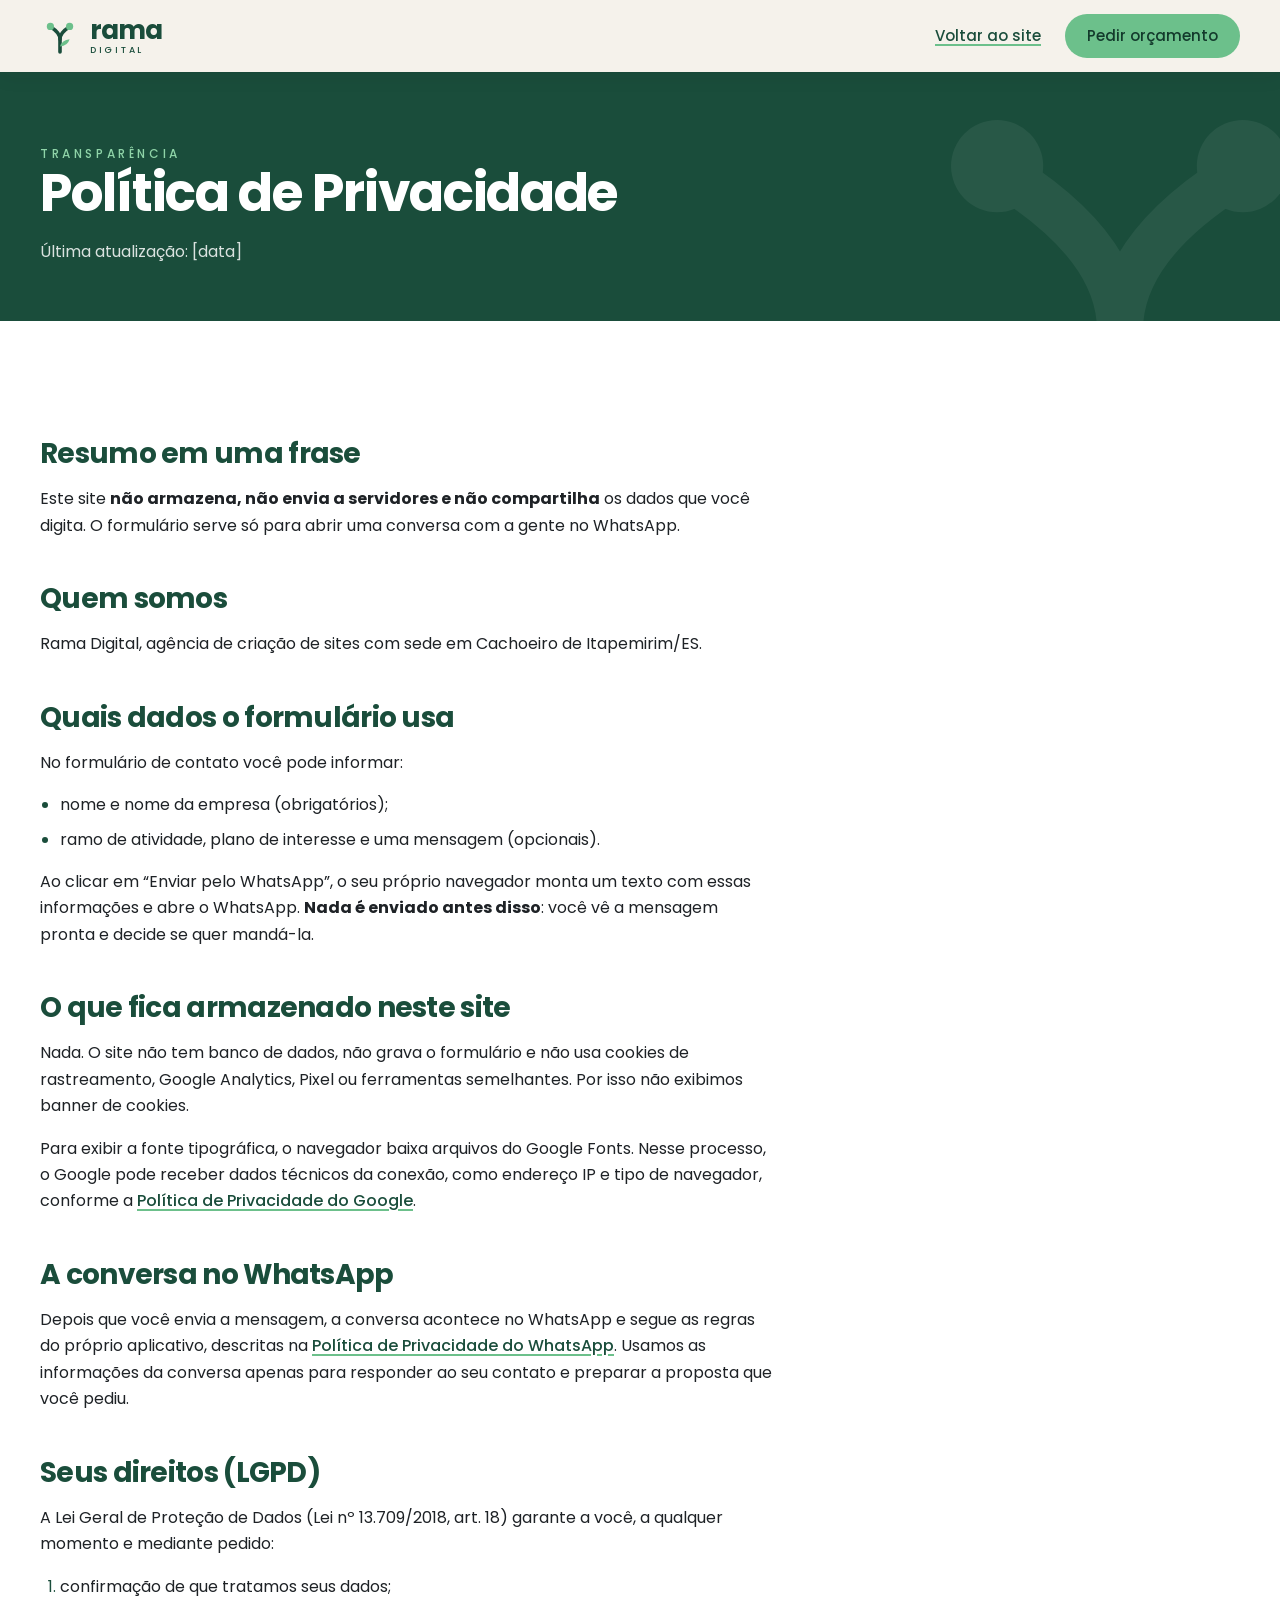
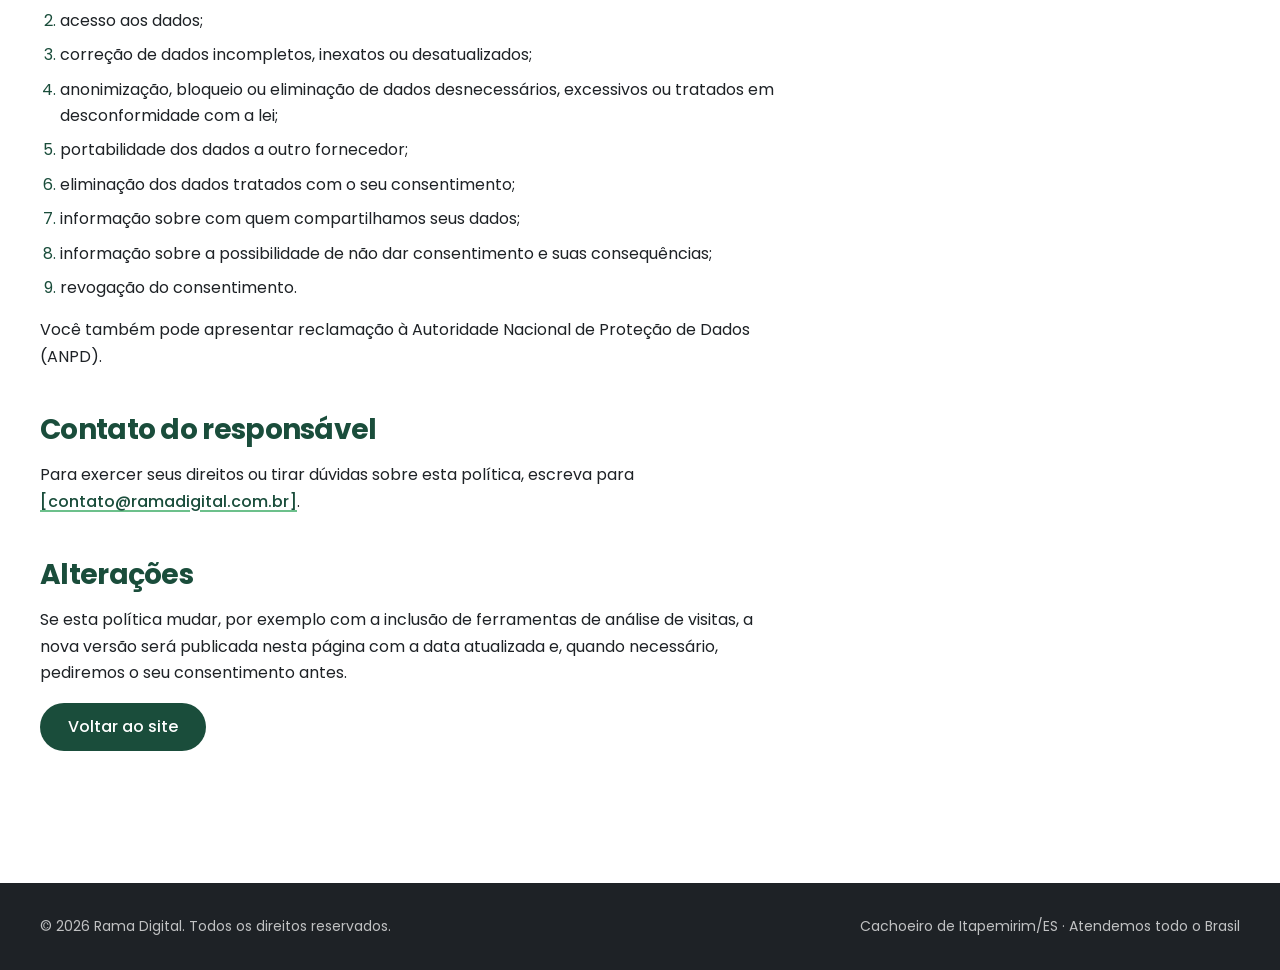
==== commit c7660c7c: "Atualiza Instagram, preços e pagamento; remove CNPJ - Instagram: @ramadigital.oficial - Preços: Esse" ====
--- a/politica-de-privacidade.html
+++ b/politica-de-privacidade.html
@@ -75,7 +75,7 @@
           <p>Este site <strong>não armazena, não envia a servidores e não compartilha</strong> os dados que você digita. O formulário serve só para abrir uma conversa com a gente no WhatsApp.</p>
 
           <h2>Quem somos</h2>
-          <p>Rama Digital, agência de criação de sites com sede em Cachoeiro de Itapemirim/ES. CNPJ: <span data-cfg="cnpj">[CNPJ — preencher quando houver]</span>.</p>
+          <p>Rama Digital, agência de criação de sites com sede em Cachoeiro de Itapemirim/ES.</p>
 
           <h2>Quais dados o formulário usa</h2>
           <p>No formulário de contato você pode informar:</p>
--- a/css/style.css
+++ b/css/style.css
@@ -1281,11 +1281,13 @@
   display: grid;
   gap: 2rem var(--gap);
   align-items: stretch;
-}
-
-@media (min-width: 64rem) {
+  max-width: 52rem;
+  margin-inline: auto;
+}
+
+@media (min-width: 48rem) {
   .planos {
-    grid-template-columns: repeat(3, minmax(0, 1fr));
+    grid-template-columns: repeat(2, minmax(0, 1fr));
   }
 }
 
